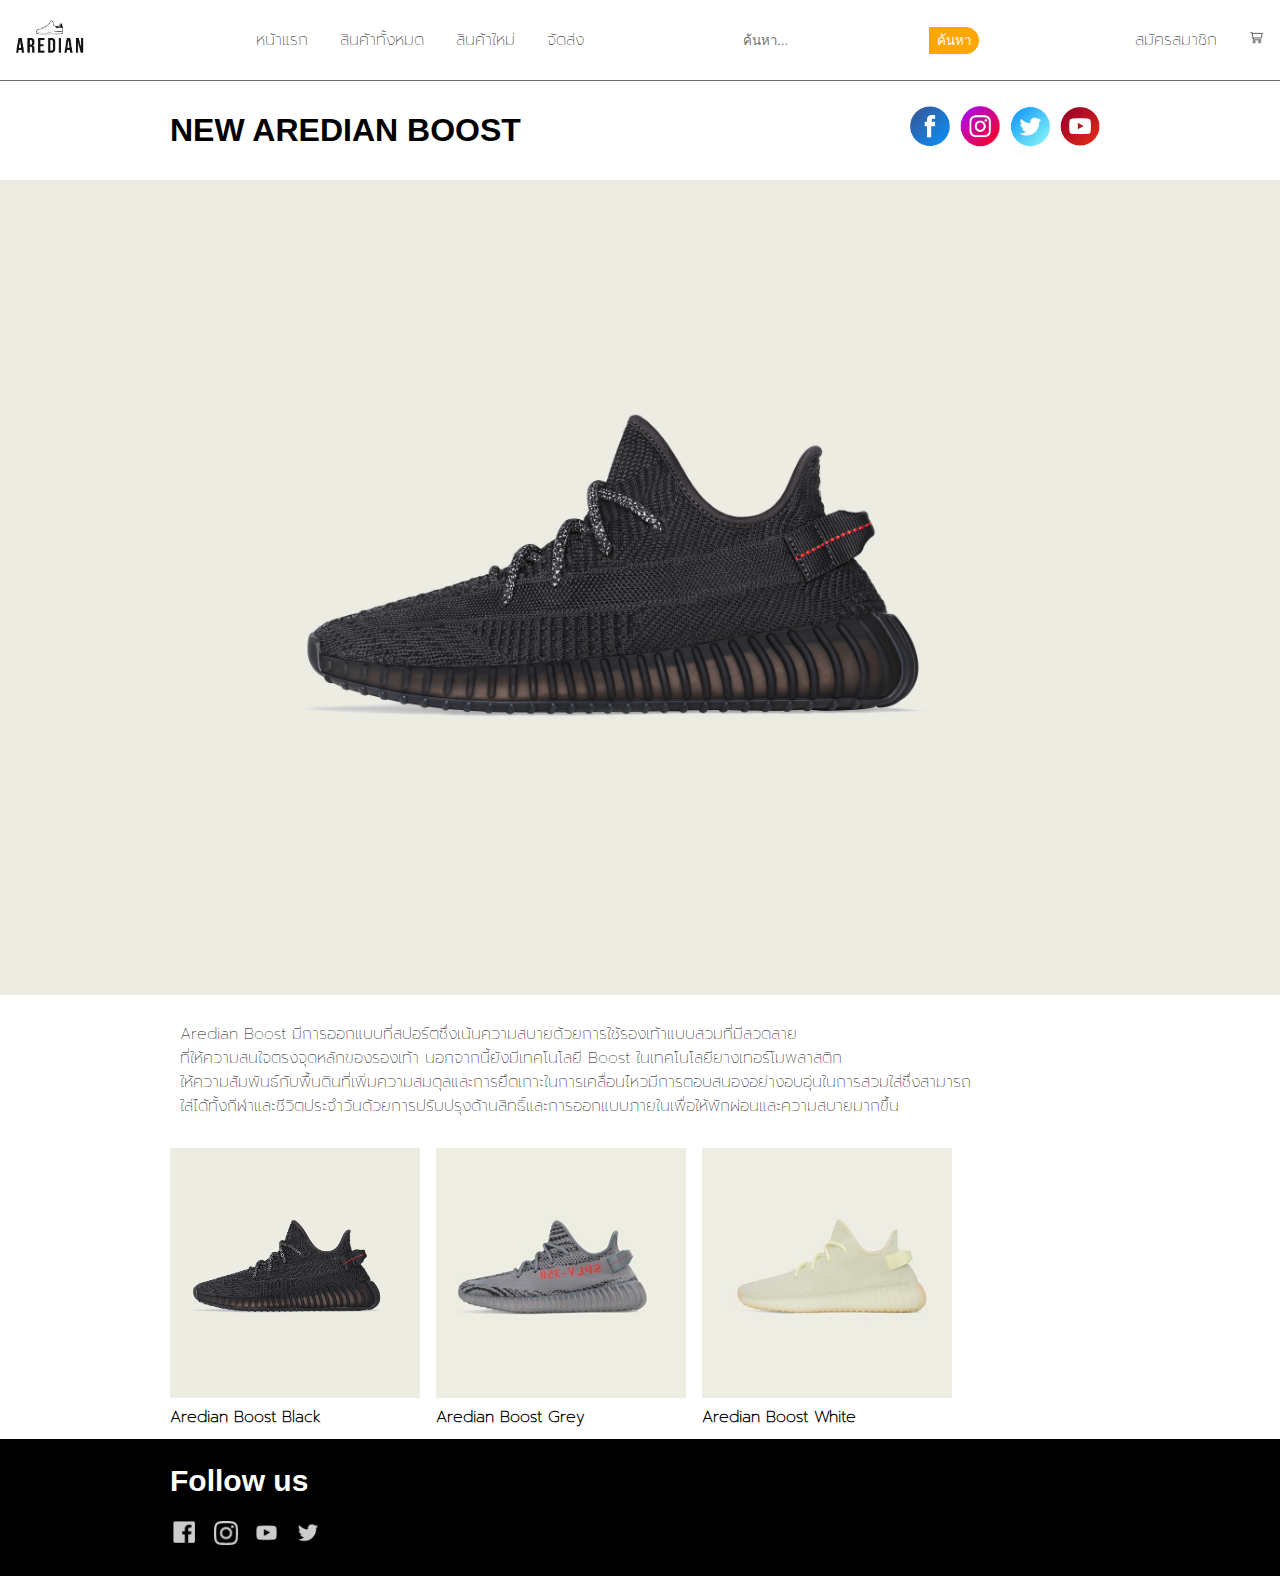
==== index.html @ b9939f14 "nav fix" ====
<!DOCTYPE html>
<html lang="en">
<head>
    <meta charset="UTF-8">
    <meta name="viewport" content="width=device-width, initial-scale=1.0">
    <link rel="stylesheet" href="style.css">
    <script src="script.js"></script>
    <title>AREDIAN thailand</title>
</head>
<body>
     <nav class="nav">
        <div class="logo">
            <a href=""><img src="img/logo.png" width="100" alt=""></a>
        </div>
        <ul class="menu">
            <li><a href="index.html">หน้าแรก</a></li>
            <li><a href="allproduct.html">สินค้าทั้งหมด</a></li>
            <li><a href="new.html">สินค้าใหม่</a></li>
            <li><a href="address.html">จัดส่ง</a></li>
        </ul>
        <div class="search-form">
            <input type="text" placeholder="ค้นหา...">
            <button type="submit">ค้นหา</button>
        </div>
        <div class="account-menu">
            <li><a href="signup.html">สมัครสมาชิก</a></li>
            <li><a href="#"><img src="img/shoppingcart_120371.png" width="15"></a></li>
        </div>
    </nav>

     <div class="container-1">
        <div class="header-wrapper">
            <h1 class="header">NEW AREDIAN BOOST</h1>
        </div>
        <div class="social-icon">
            <a href="#"><img src="img/facebookicon.png" width="40"></a>
        </div>
        <div class="social-icon">
            <a href="#"><img src="img/instagramicon.png" width="40"></a>
        </div>
        <div class="social-icon">
            <a href="#"><img src="img/twittericon.png" width="40"></a>
        </div>
        <div class="social-icon">
            <a href="#"><img src="img/youtubeicon.png" width="40"></a>
        </div>
    </div>

     <div class="shoes">
        <img src="img/yeezy.jpg" width="100%" height="auto">
     </div>
     <div>
        <p class="about-aredian-boost">Aredian Boost มีการออกแบบที่สปอร์ตซึ่งเน้นความสบายด้วยการใช้รองเท้าแบบสวมที่มีลวดลาย<br>
            ที่ให้ความสนใจตรงจุดหลักของรองเท้า นอกจากนี้ยังมีเทคโนโลยี Boost ในเทคโนโลยียางเทอร์โมพลาสติก<br>
            ให้ความสัมพันธ์กับพื้นดินที่เพิ่มความสมดุลและการยึดเกาะในการเคลื่อนไหวมีการตอบสนองอย่างอบอุ่นในการสวมใส่ซึ่งสามารถ<br>
            ใส่ได้ทั้งกีฬาและชีวิตประจำวันด้วยการปรับปรุงด้านสิทธิ์และการออกแบบภายในเพื่อให้พักผ่อนและความสบายมากขึ้น<br> 
        </p>
     </div>

    <div class="container-product-recommend">
        <ul class="product-recommend-pic">
            <li>
                <a href="#"><img src="img/yeezy.jpg" ></a>
                <p class="product-name">Aredian Boost Black</p>
            </li>
            <li>
                <a href="#"><img src="img/gray.jpg" ></a>
                <p class="product-name">Aredian Boost Grey</p>
            </li>
            <li>
                <a href="#"><img src="img/white.jpg" ></a>
                <p class="product-name">Aredian Boost White</p>
            </li>
        </ul>
    </div>

     <footer class="footer">
        <div class="footer-container">
            <div class="footer-menu">
                <h3 class="follow">Follow us</h3>
                <ul class="social-icons">
                    <li><a href="#"><img src="img/icon2.png" alt="Facebook" width="30"></a></li>
                    <li><a href="#"><img src="img/icon1.png" alt="Instagram" width="25"></a></li>
                    <li><a href="#"><img src="img/icon3.png" alt="Twitter" width="25"></a></li>
                    <li><a href="#"><img src="img/icon4.png" alt="YouTube" width="30"></a></li>
                </ul>
            </div>
        </div>
    </footer>
</body>
</html>
---- style.css ----
@font-face {
    font-family: 'TH Sarabun New';
    src: url('font/Prompt-Thin.ttf') format('truetype');
}

body {
    font-family: 'TH Sarabun New', sans-serif;
}

.header {
    display: flex;
    height: 80px;
    font-family: Arial;
    align-items: center;
}

.container-1 {
    display: flex;
    align-items: center;
    width: 100%; 
    max-width: 960px; 
    margin: 0 auto; 
    padding: 10px; 
}

.header-wrapper {
    flex: 1; 
}

.social-icon {
    padding-right: 10px; 
}

*{
    margin: 0;
    padding: 0;
    box-sizing: border-box;
}

a {
    text-decoration: none;
    color: black;
}

.menu li, .account-menu li {
    display: inline-block; 
    margin-right: 10px; 
}

nav {
    display: flex;
    background-color: #ffffff;
    outline: 1px solid rgb(109, 109, 109);
    height: 80px;
    align-items: center;
    justify-content: space-between;

    & .menu,  .account-menu{
        display: flex;

        & li {
            margin: 0 1rem;
        }
    }

}

.search-form {
    border-radius: 50px;
    overflow: hidden; 
}

.search-form input[type="text"],
.search-form button {
    border: none; 
    outline: none; 
    padding: 3px; 
}

.search-form button {
    background-color: #ffa600; 
    color: rgb(255, 255, 255); 
    width: 50px; 
    cursor: pointer; 
}

.about-aredian-boost {
    max-width: 960px; 
    margin: 0 auto; 
    padding: 20px; 
}

.black-frame1, .black-frame2 {
    border: 2px solid #000;
    color: #000;
    padding: 10px 20px;
    border-radius: 5px;
    text-align: center;
    display: inline-block;
    cursor: pointer;
    margin-right: 10px;
  }

.black-frame1:hover, .black-frame2:hover {
    background-color: #000;
    color: #fff;
  }

.text {
    font-weight: bold;
}

.product-recommend-pic li img {
    width: 250px; 
    height: 250px; 
    object-fit: cover; 
}

.container-product-recommend{
    width: 100%; 
    max-width: 960px; 
    margin: auto; 
    padding: 10px; 
    font-weight: bold;
}

.product-recommend-pic li{
    display: inline-block;
    margin-right: 10px;
}

/* FOOTER */
.footer {
    background-color: #000;
    color: #fff;
    padding: 15px 0;
}

.footer-menu h3 {
    font-size: 30px;
    margin-bottom: 20px;
}

.social-icons li {
    display: inline-block;
    margin-right: 10px;
}

.footer-container{
    font-family: Arial;
    width: 100%; 
    max-width: 960px; 
    margin: auto; 
    padding: 10px; 
}

/*responsive*/
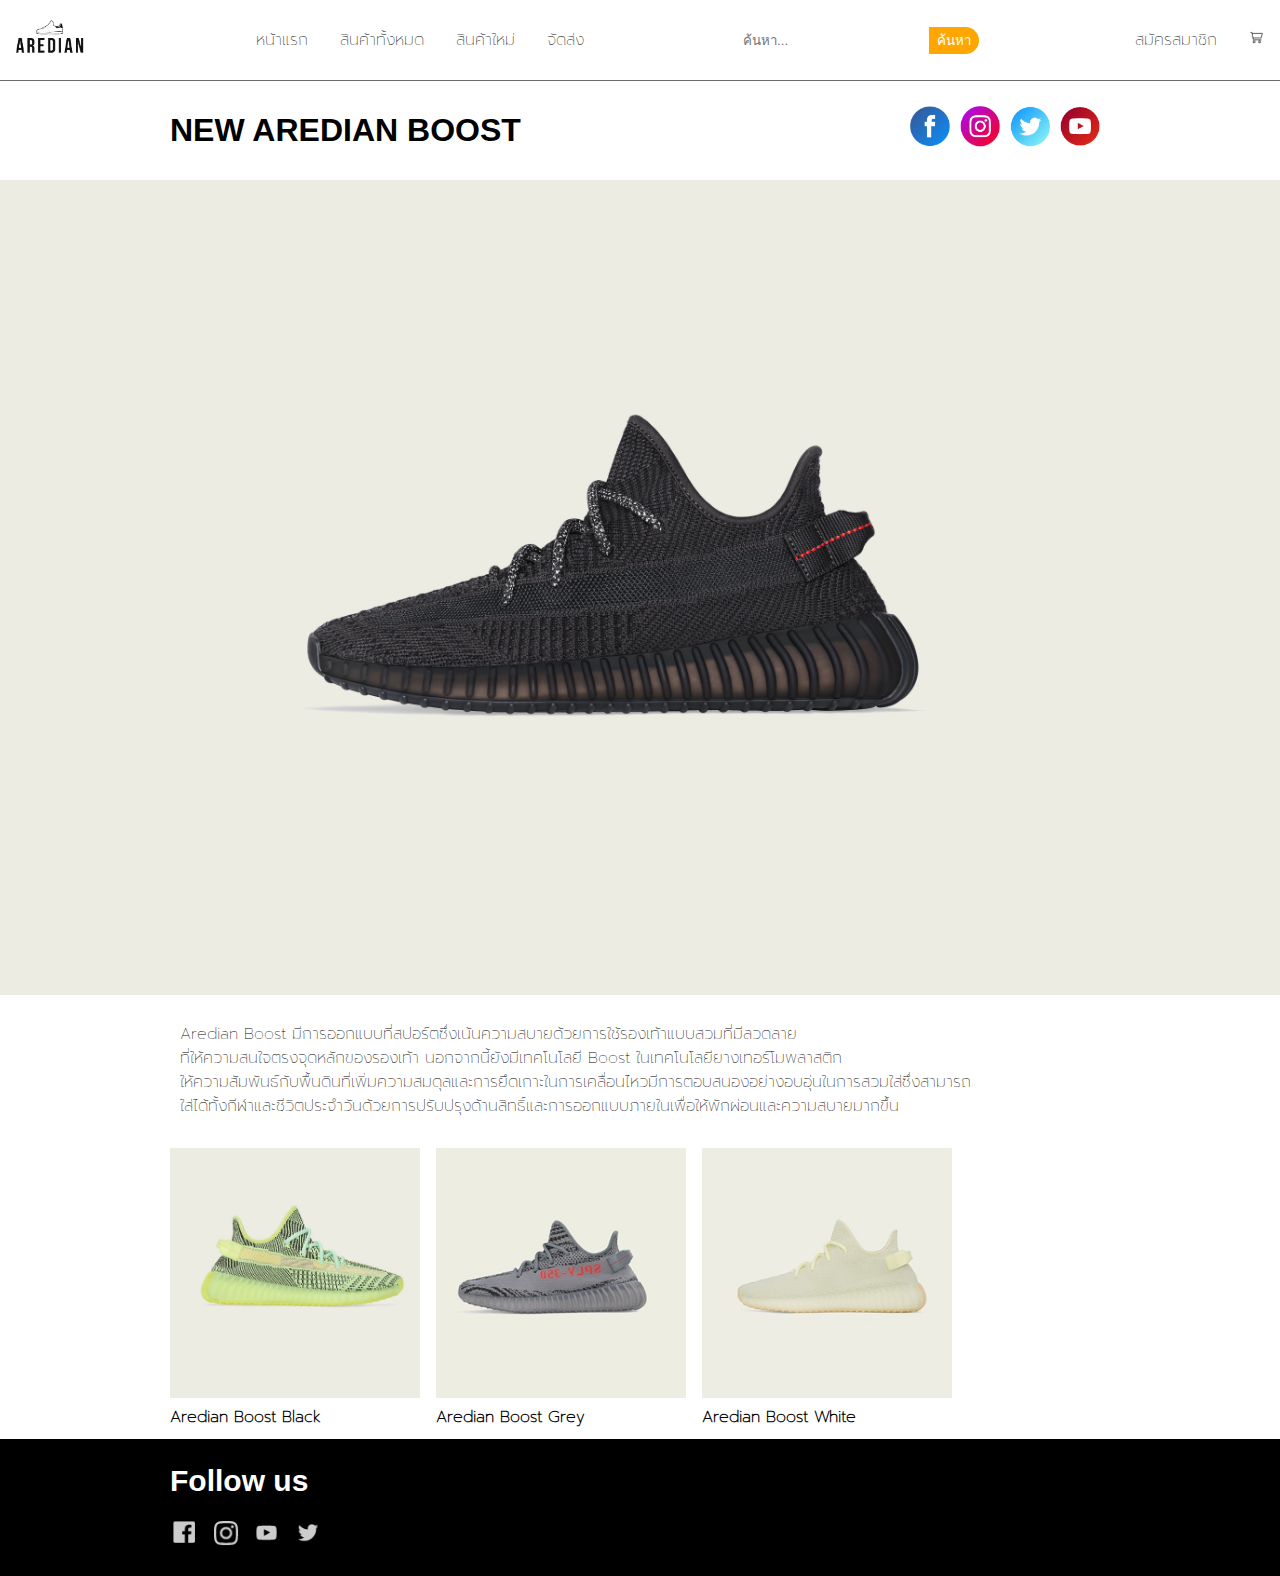
==== commit f91c15fd: "change product img" ====
--- a/index.html
+++ b/index.html
@@ -60,7 +60,7 @@
     <div class="container-product-recommend">
         <ul class="product-recommend-pic">
             <li>
-                <a href="#"><img src="img/yeezy.jpg" ></a>
+                <a href="#"><img src="img/green.jpg" ></a>
                 <p class="product-name">Aredian Boost Black</p>
             </li>
             <li>
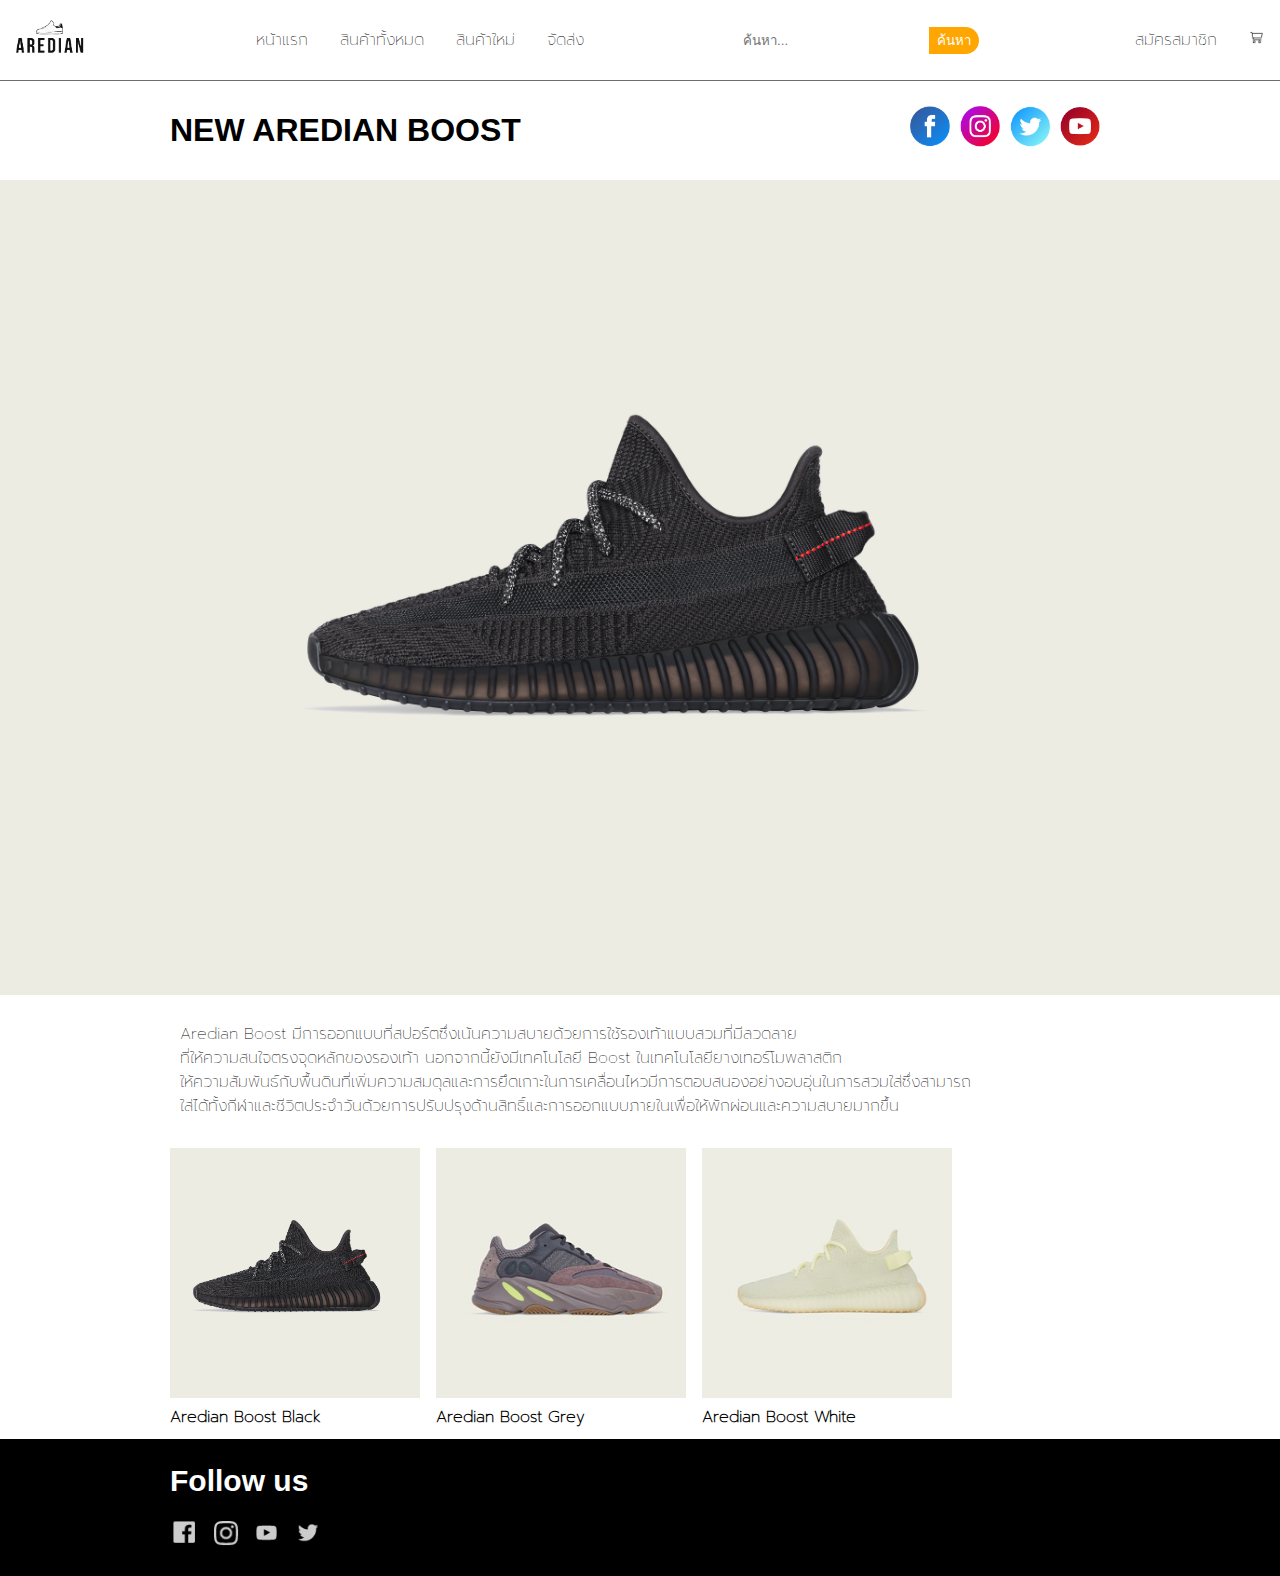
==== commit 732f12f6: "adding photo" ====
--- a/index.html
+++ b/index.html
@@ -60,11 +60,11 @@
     <div class="container-product-recommend">
         <ul class="product-recommend-pic">
             <li>
-                <a href="#"><img src="img/green.jpg" ></a>
+                <a href="#"><img src="img/yeezy.jpg" ></a>
                 <p class="product-name">Aredian Boost Black</p>
             </li>
             <li>
-                <a href="#"><img src="img/gray.jpg" ></a>
+                <a href="#"><img src="img/boost1.jpg" ></a>
                 <p class="product-name">Aredian Boost Grey</p>
             </li>
             <li>
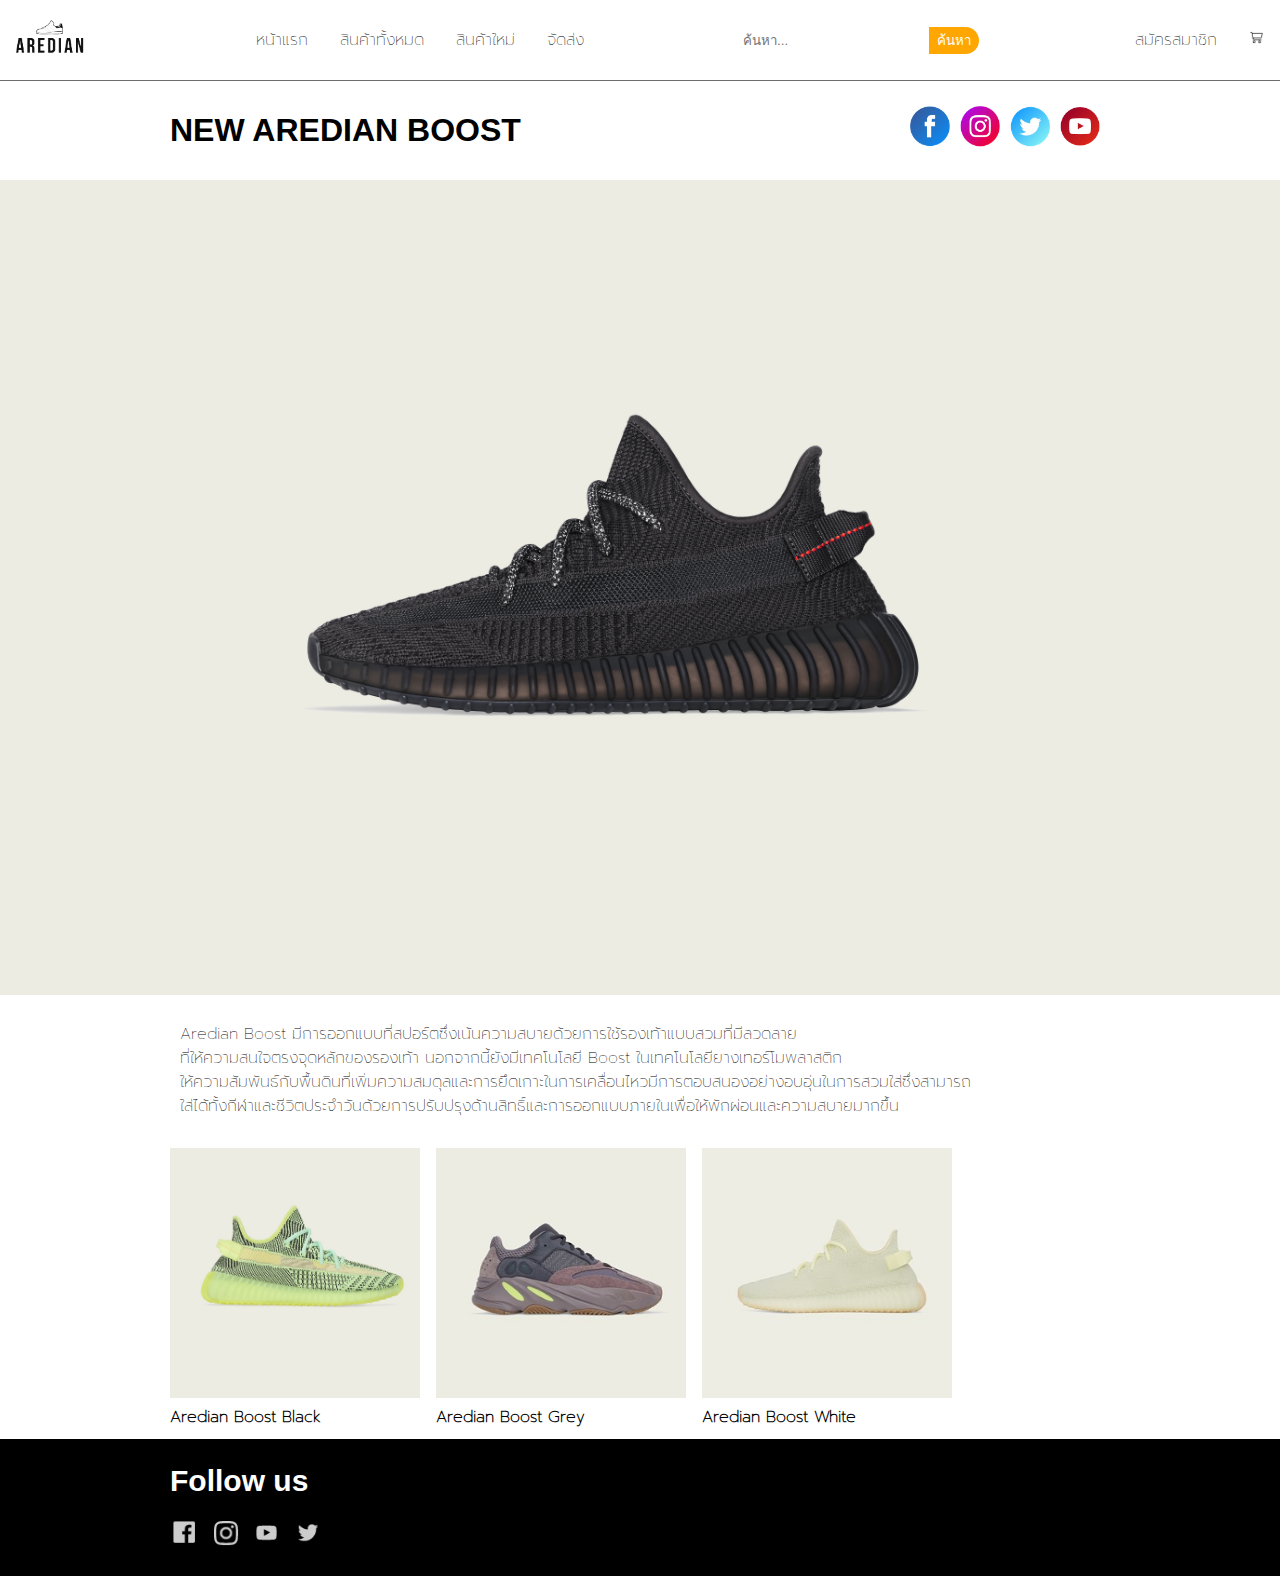
==== commit 263e68e7: "Merge pull request #6 from Koonkit/addphoto" ====
--- a/index.html
+++ b/index.html
@@ -60,7 +60,7 @@
     <div class="container-product-recommend">
         <ul class="product-recommend-pic">
             <li>
-                <a href="#"><img src="img/yeezy.jpg" ></a>
+                <a href="#"><img src="img/green.jpg" ></a>
                 <p class="product-name">Aredian Boost Black</p>
             </li>
             <li>
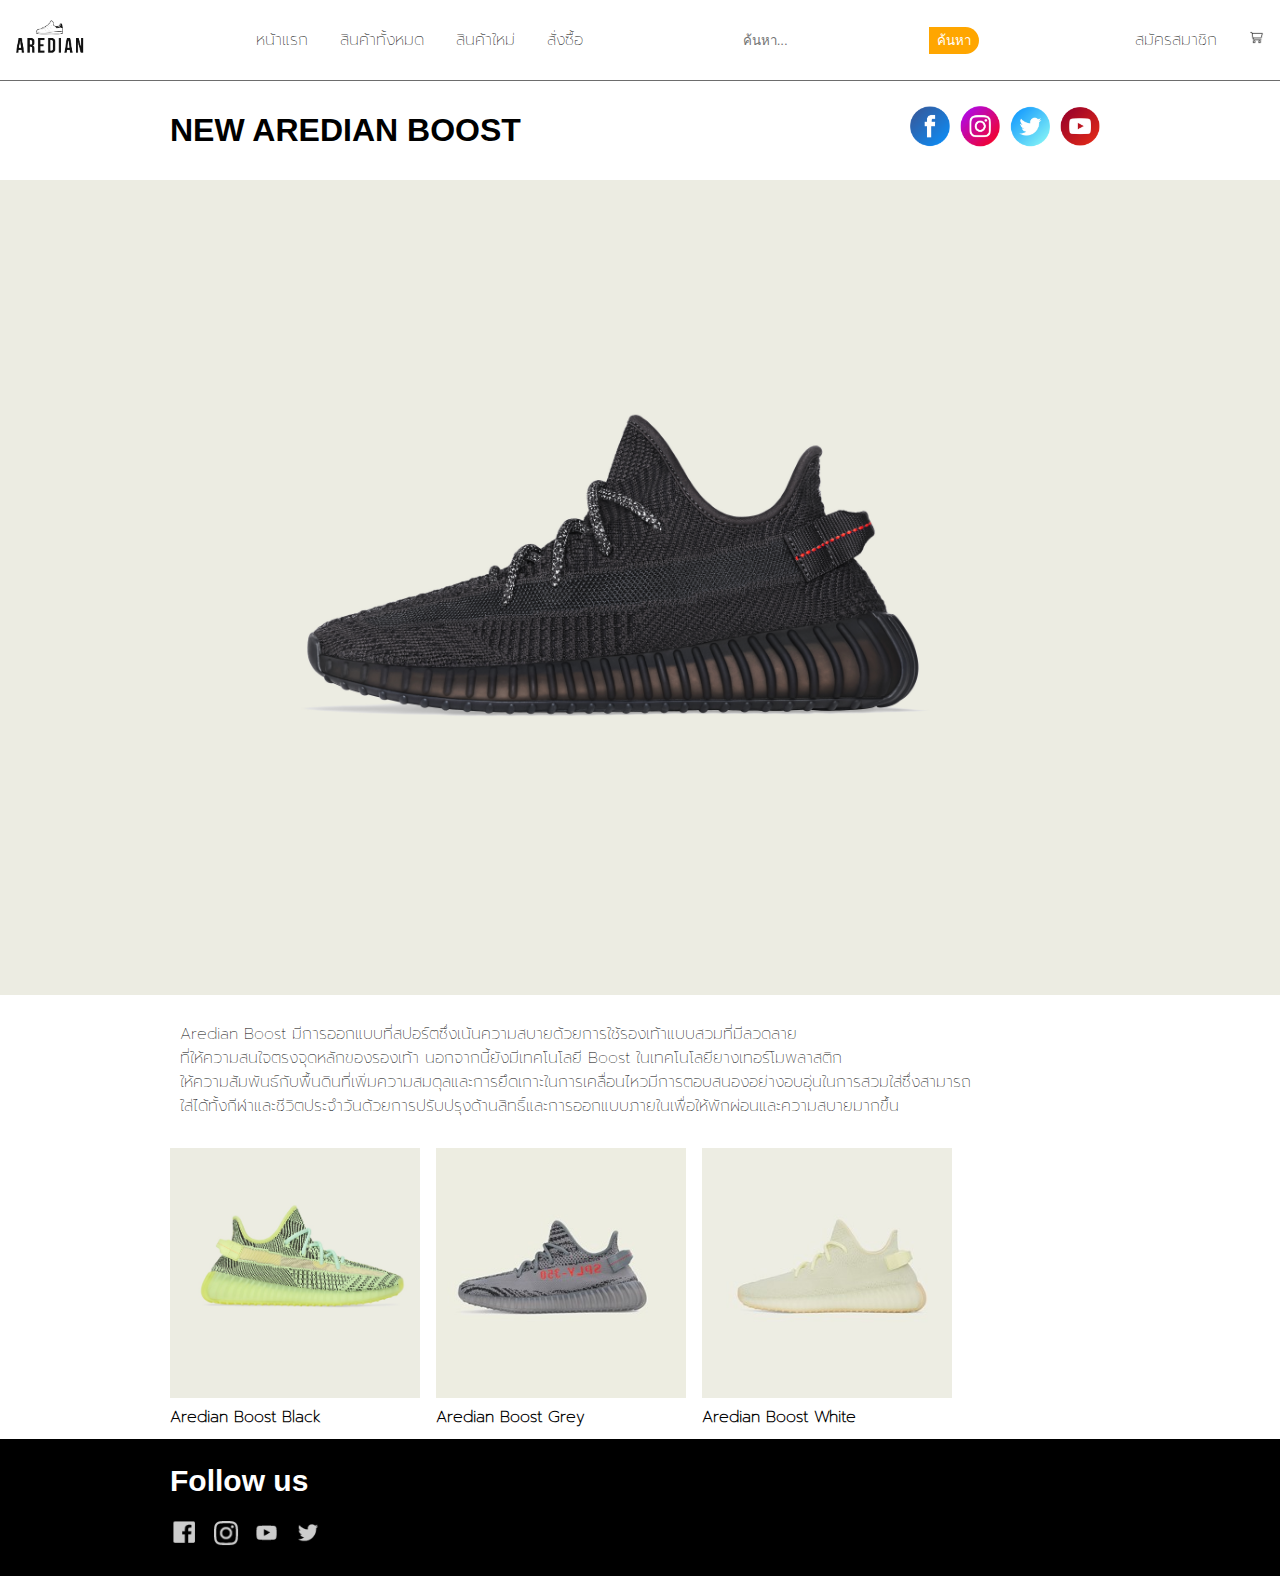
==== commit ec5b868d: "fix search form" ====
--- a/index.html
+++ b/index.html
@@ -16,7 +16,7 @@
             <li><a href="index.html">หน้าแรก</a></li>
             <li><a href="allproduct.html">สินค้าทั้งหมด</a></li>
             <li><a href="new.html">สินค้าใหม่</a></li>
-            <li><a href="address.html">จัดส่ง</a></li>
+            <li><a href="address.html">สั่งซื้อ</a></li>
         </ul>
         <div class="search-form">
             <input type="text" placeholder="ค้นหา...">
@@ -64,7 +64,7 @@
                 <p class="product-name">Aredian Boost Black</p>
             </li>
             <li>
-                <a href="#"><img src="img/boost1.jpg" ></a>
+                <a href="#"><img src="img/gray.jpg" ></a>
                 <p class="product-name">Aredian Boost Grey</p>
             </li>
             <li>
--- a/style.css
+++ b/style.css
@@ -106,10 +106,6 @@
     color: #fff;
   }
 
-.text {
-    font-weight: bold;
-}
-
 .product-recommend-pic li img {
     width: 250px; 
     height: 250px; 
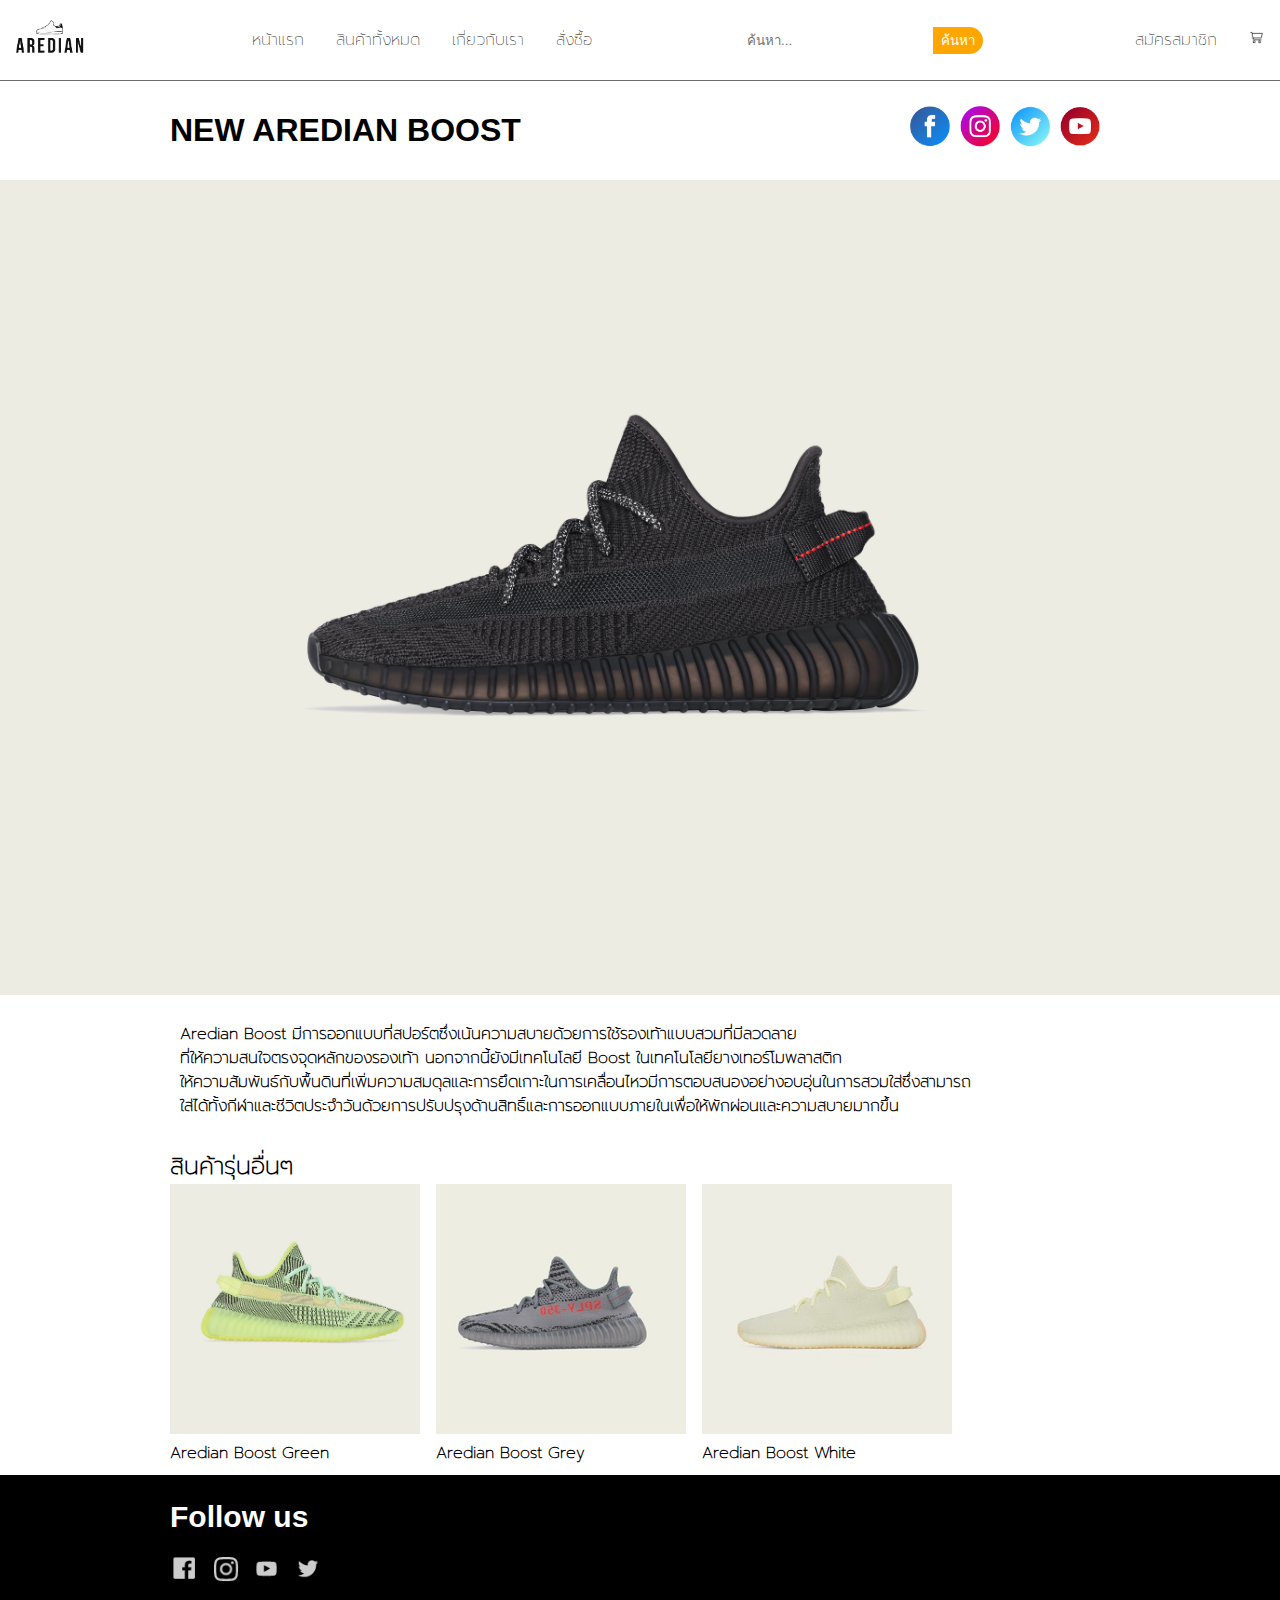
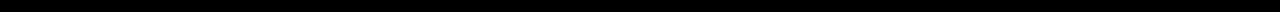
==== commit a99cf836: "new html file and adding new feature" ====
--- a/index.html
+++ b/index.html
@@ -15,7 +15,7 @@
         <ul class="menu">
             <li><a href="index.html">หน้าแรก</a></li>
             <li><a href="allproduct.html">สินค้าทั้งหมด</a></li>
-            <li><a href="new.html">สินค้าใหม่</a></li>
+            <li><a href="about-aredian.html">เกี่ยวกับเรา</a></li>
             <li><a href="address.html">สั่งซื้อ</a></li>
         </ul>
         <div class="search-form">
@@ -45,9 +45,10 @@
             <a href="#"><img src="img/youtubeicon.png" width="40"></a>
         </div>
     </div>
-
      <div class="shoes">
-        <img src="img/yeezy.jpg" width="100%" height="auto">
+        <a href="address.html" title="คลิกเพื่อสั่งซื้อ">
+            <img src="img/yeezy.jpg" width="100%" height="auto">
+        </a>
      </div>
      <div>
         <p class="about-aredian-boost">Aredian Boost มีการออกแบบที่สปอร์ตซึ่งเน้นความสบายด้วยการใช้รองเท้าแบบสวมที่มีลวดลาย<br>
@@ -59,16 +60,18 @@
 
     <div class="container-product-recommend">
         <ul class="product-recommend-pic">
+            <h2>สินค้ารุ่นอื่นๆ</h2>
             <li>
-                <a href="#"><img src="img/green.jpg" ></a>
-                <p class="product-name">Aredian Boost Black</p>
+                <a href="allproduct.html"><img src="img/green.jpg" ></a>
+                <p class="product-name">Aredian Boost Green</p>
+
             </li>
             <li>
-                <a href="#"><img src="img/gray.jpg" ></a>
+                <a href="allproduct.html"><img src="img/gray.jpg" ></a>
                 <p class="product-name">Aredian Boost Grey</p>
             </li>
             <li>
-                <a href="#"><img src="img/white.jpg" ></a>
+                <a href="allproduct.html"><img src="img/white.jpg" ></a>
                 <p class="product-name">Aredian Boost White</p>
             </li>
         </ul>
@@ -86,6 +89,6 @@
                 </ul>
             </div>
         </div>
-    </footer>
+    </footer>  
 </body>
 </html>--- a/style.css
+++ b/style.css
@@ -88,28 +88,18 @@
     max-width: 960px; 
     margin: 0 auto; 
     padding: 20px; 
+    font-weight: bold;
 }
-
-.black-frame1, .black-frame2 {
-    border: 2px solid #000;
-    color: #000;
-    padding: 10px 20px;
-    border-radius: 5px;
-    text-align: center;
-    display: inline-block;
-    cursor: pointer;
-    margin-right: 10px;
-  }
-
-.black-frame1:hover, .black-frame2:hover {
-    background-color: #000;
-    color: #fff;
-  }
 
 .product-recommend-pic li img {
     width: 250px; 
     height: 250px; 
     object-fit: cover; 
+}
+
+.product-recommend-pic li{
+    display: inline-block;
+    margin-right: 10px;
 }
 
 .container-product-recommend{
@@ -120,9 +110,41 @@
     font-weight: bold;
 }
 
-.product-recommend-pic li{
-    display: inline-block;
-    margin-right: 10px;
+.content {
+    display: grid;
+    grid-template-columns: 1fr;
+    grid-gap: 20px;
+    padding: 20px;
+}
+
+.video-section {
+    position: relative;
+    width: 100%;
+    height: 500px;
+    overflow: hidden;
+}
+
+.video-section video {
+    width: 100%;
+    height: 130%;
+    object-fit:inherit
+}
+.text-section {
+    text-align: center;
+}
+
+.text-section h1 {
+    margin-bottom: 10px;
+}
+
+.text-section p{
+    font-weight: bold;
+}
+.image {
+    display: flex;
+    justify-content: center;
+    align-items: center;
+    height: 500px;
 }
 
 /* FOOTER */
@@ -152,3 +174,4 @@
 
 /*responsive*/
 
+
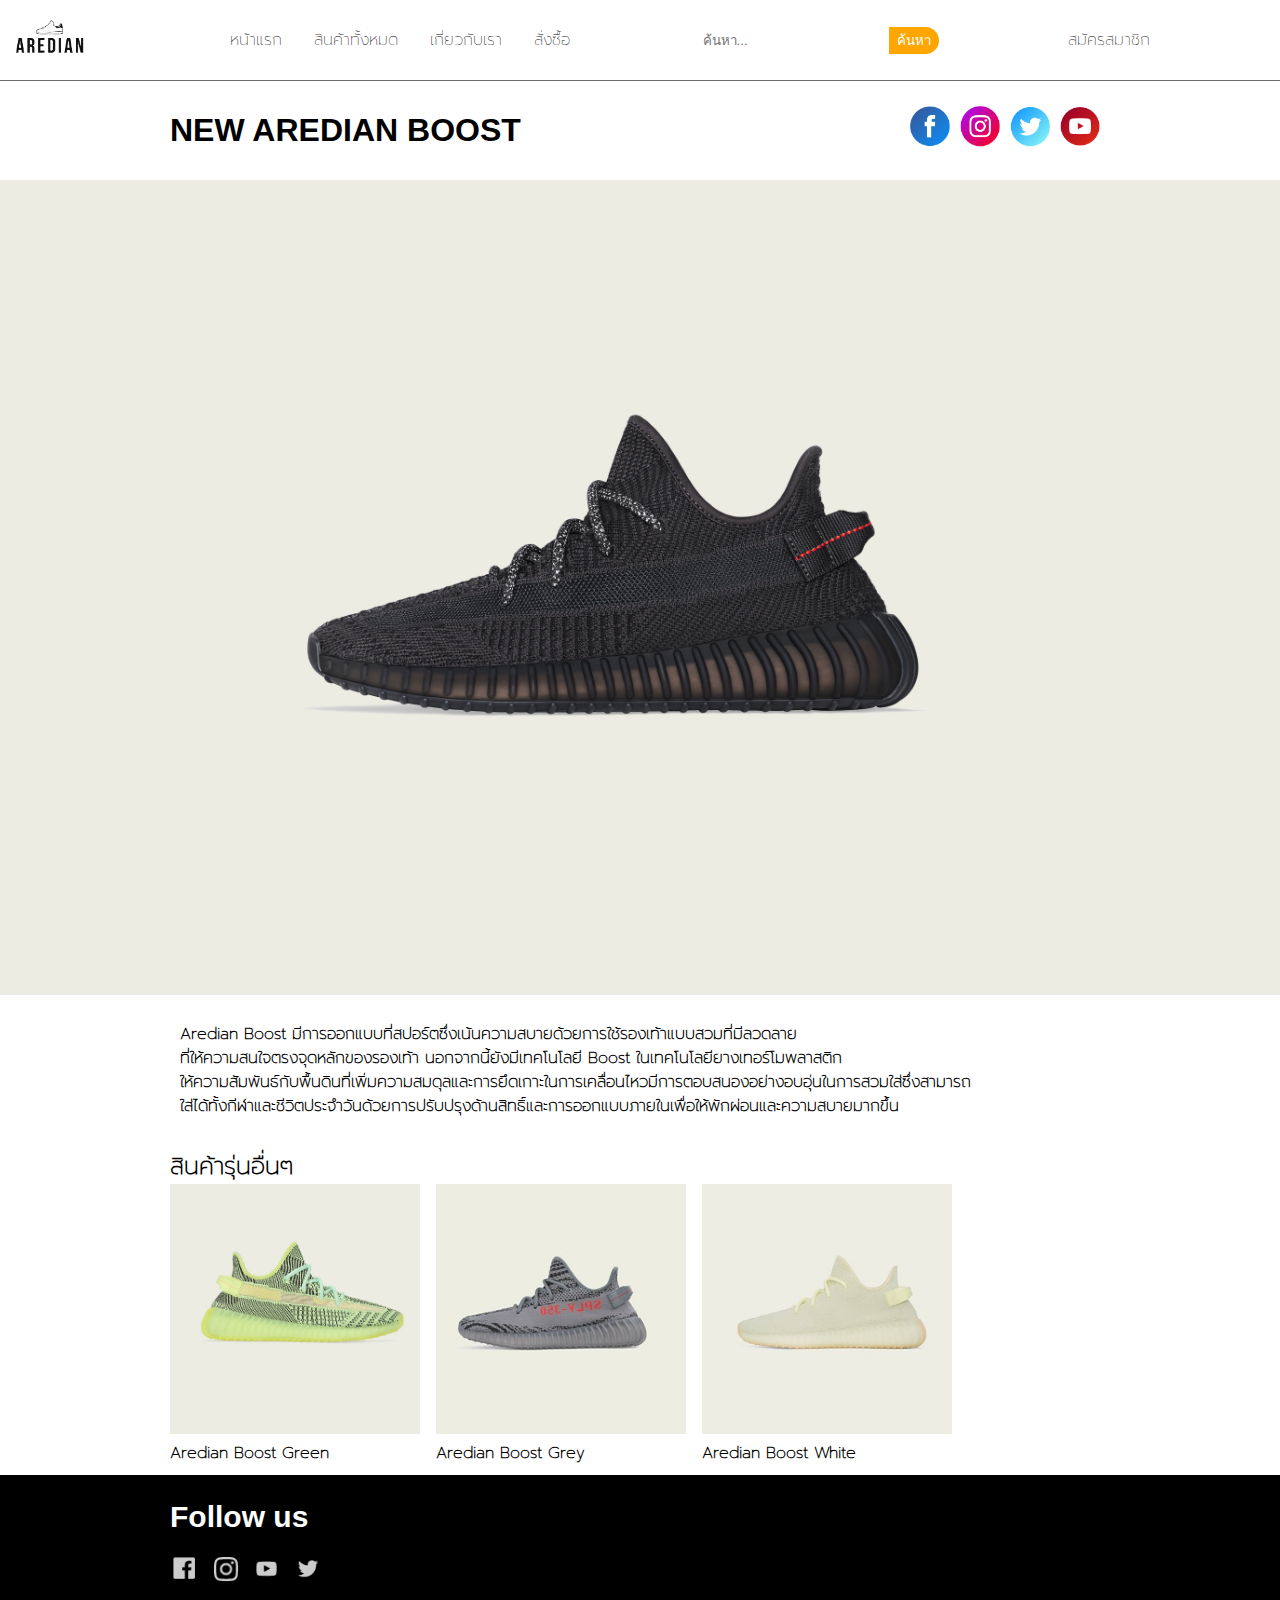
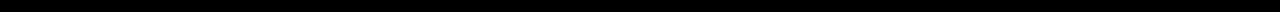
==== commit fa0452fe: "fix sign up page" ====
--- a/index.html
+++ b/index.html
@@ -10,13 +10,14 @@
 <body>
      <nav class="nav">
         <div class="logo">
-            <a href=""><img src="img/logo.png" width="100" alt=""></a>
+            <a href="index.html"><img src="img/logo.png" width="100" alt=""></a>
         </div>
         <ul class="menu">
             <li><a href="index.html">หน้าแรก</a></li>
             <li><a href="allproduct.html">สินค้าทั้งหมด</a></li>
             <li><a href="about-aredian.html">เกี่ยวกับเรา</a></li>
             <li><a href="address.html">สั่งซื้อ</a></li>
+            
         </ul>
         <div class="search-form">
             <input type="text" placeholder="ค้นหา...">
@@ -24,7 +25,9 @@
         </div>
         <div class="account-menu">
             <li><a href="signup.html">สมัครสมาชิก</a></li>
-            <li><a href="#"><img src="img/shoppingcart_120371.png" width="15"></a></li>
+        </div>
+        <div class="hamburger-menu">
+            <div class="hamburger-icon"></div>
         </div>
     </nav>
 
--- a/style.css
+++ b/style.css
@@ -110,6 +110,7 @@
     font-weight: bold;
 }
 
+/*about-aredian.html*/
 .content {
     display: grid;
     grid-template-columns: 1fr;
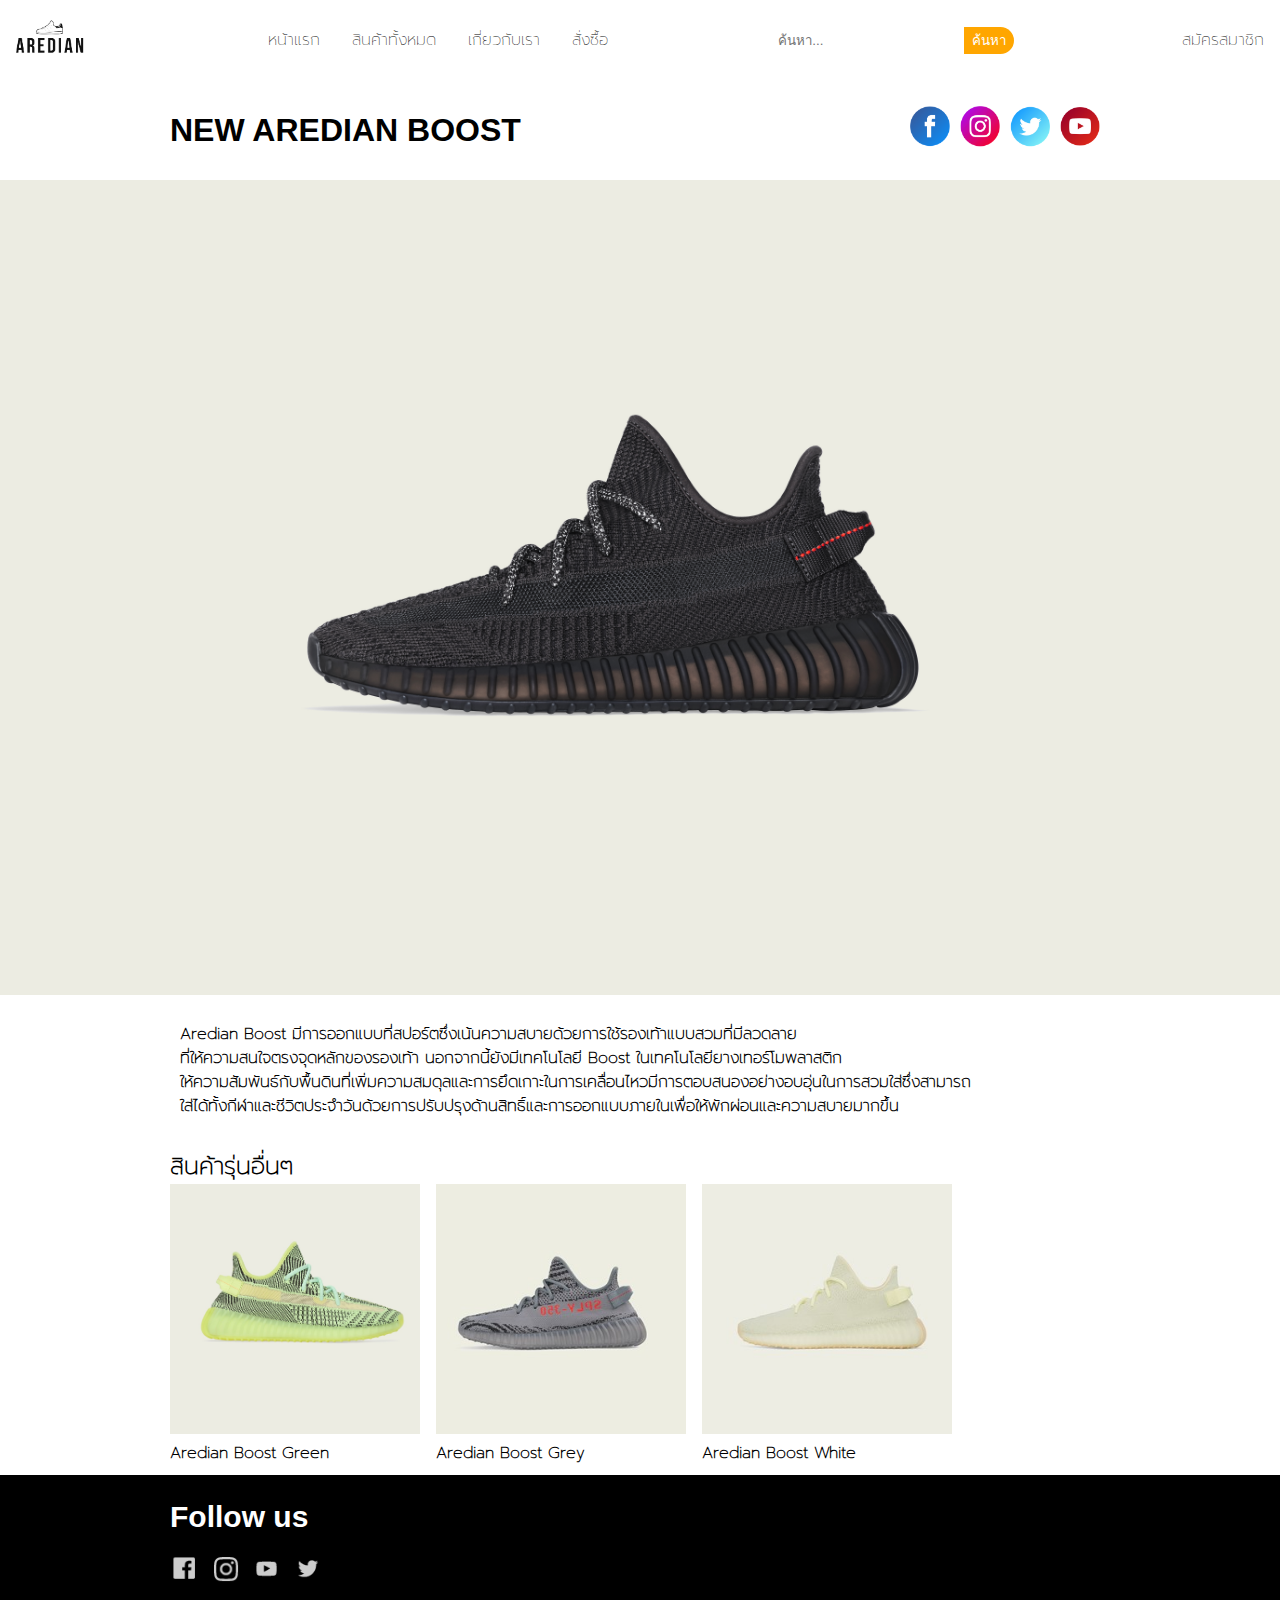
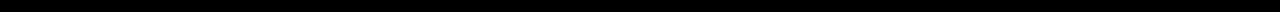
==== commit fcea942a: "adding new html file and fix bug" ====
--- a/index.html
+++ b/index.html
@@ -4,20 +4,20 @@
     <meta charset="UTF-8">
     <meta name="viewport" content="width=device-width, initial-scale=1.0">
     <link rel="stylesheet" href="style.css">
+    <link rel="stylesheet" href="responsive1.css">
     <script src="script.js"></script>
     <title>AREDIAN thailand</title>
 </head>
 <body>
      <nav class="nav">
         <div class="logo">
-            <a href="index.html"><img src="img/logo.png" width="100" alt=""></a>
+            <a href=""><img src="img/logo.png" width="100" alt=""></a>
         </div>
         <ul class="menu">
             <li><a href="index.html">หน้าแรก</a></li>
             <li><a href="allproduct.html">สินค้าทั้งหมด</a></li>
             <li><a href="about-aredian.html">เกี่ยวกับเรา</a></li>
             <li><a href="address.html">สั่งซื้อ</a></li>
-            
         </ul>
         <div class="search-form">
             <input type="text" placeholder="ค้นหา...">
@@ -25,9 +25,6 @@
         </div>
         <div class="account-menu">
             <li><a href="signup.html">สมัครสมาชิก</a></li>
-        </div>
-        <div class="hamburger-menu">
-            <div class="hamburger-icon"></div>
         </div>
     </nav>
 
--- a/style.css
+++ b/style.css
@@ -50,7 +50,7 @@
 nav {
     display: flex;
     background-color: #ffffff;
-    outline: 1px solid rgb(109, 109, 109);
+    outline: 1px solid rgb(255, 255, 255);
     height: 80px;
     align-items: center;
     justify-content: space-between;
@@ -148,6 +148,61 @@
     height: 500px;
 }
 
+/*ตาราง size รองเท้า*/
+table {
+    margin: 0 auto; /* จัดให้ตารางอยู่ตรงกลาง */
+    border-collapse: collapse; /* เอาเส้นขอบตารางออก */
+    width: 80%; /* กำหนดความกว้างของตาราง */
+}
+
+table {
+    width: 80%; /* กำหนดความกว้างของตารางเป็น 80% ของพื้นที่ที่ใช้แสดง */
+    max-width: 800px; /* กำหนดความกว้างสูงสุดของตาราง */
+    margin: 0 auto; /* จัดตารางไปอยู่ตรงกลาง */
+}
+
+th, td {
+    border: 1px solid #ddd; /* เส้นขอบ */
+    padding: 8px; /* ระยะห่างของข้อมูลภายในเซลล์ */
+    text-align: center; /* จัดข้อความในเซลล์ตรงกลาง */
+}
+
+th {
+    background-color: #f2f2f2; /* สีพื้นหลังของหัวตาราง */
+}
+
+.logo-container {
+    text-align: center; /* จัดให้รูป logo อยู่ตรงกลาง */
+    margin-bottom: 20px; /* เพิ่มระยะห่างด้านล่างของ logo */
+}
+
+.logo-container img {
+    width: 150px; /* ตั้งค่าความกว้างของรูป logo */
+    height: auto; /* ทำให้รูปยืดเท่ากับสัดส่วน */
+}
+
+a.btn-back {
+    margin-top: 10px;
+    padding: 5px 10px;
+    border: 1px solid #ccc;
+    border-radius: 5px;
+    text-decoration: none;
+    color: #333;
+    font-size: 14px;
+}
+
+a.btn-back:hover {
+    background-color: #f0f0f0;
+}
+
+.table-container {
+    display: flex;
+    flex-direction: column;
+    align-items: center;
+    justify-content: center;
+    height: 100vh;
+}
+
 /* FOOTER */
 .footer {
     background-color: #000;
@@ -173,6 +228,5 @@
     padding: 10px; 
 }
 
-/*responsive*/
-
-
+
+
--- a/responsive1.css
+++ b/responsive1.css
@@ -0,0 +1,30 @@
+/*โทรศัพท์*/
+@media only screen and (max-width: 600px) {
+    .nav {
+        flex-direction: column;
+        align-items: center;
+    }
+    .menu {
+        display: none;
+    }
+    .search-form {
+        margin-top: 10px;
+    }
+    .container-product-recommend {
+        padding: 10px;
+    }
+    .text-head {
+        margin-top: 20px;
+        font-size: 18px;
+    }
+    .footer-menu {
+        text-align: center;
+    }
+    .header-wrapper, .social-icon {
+        margin-top: 60px;
+    }
+    .header {
+        font-size: 20px;
+    }
+}
+
